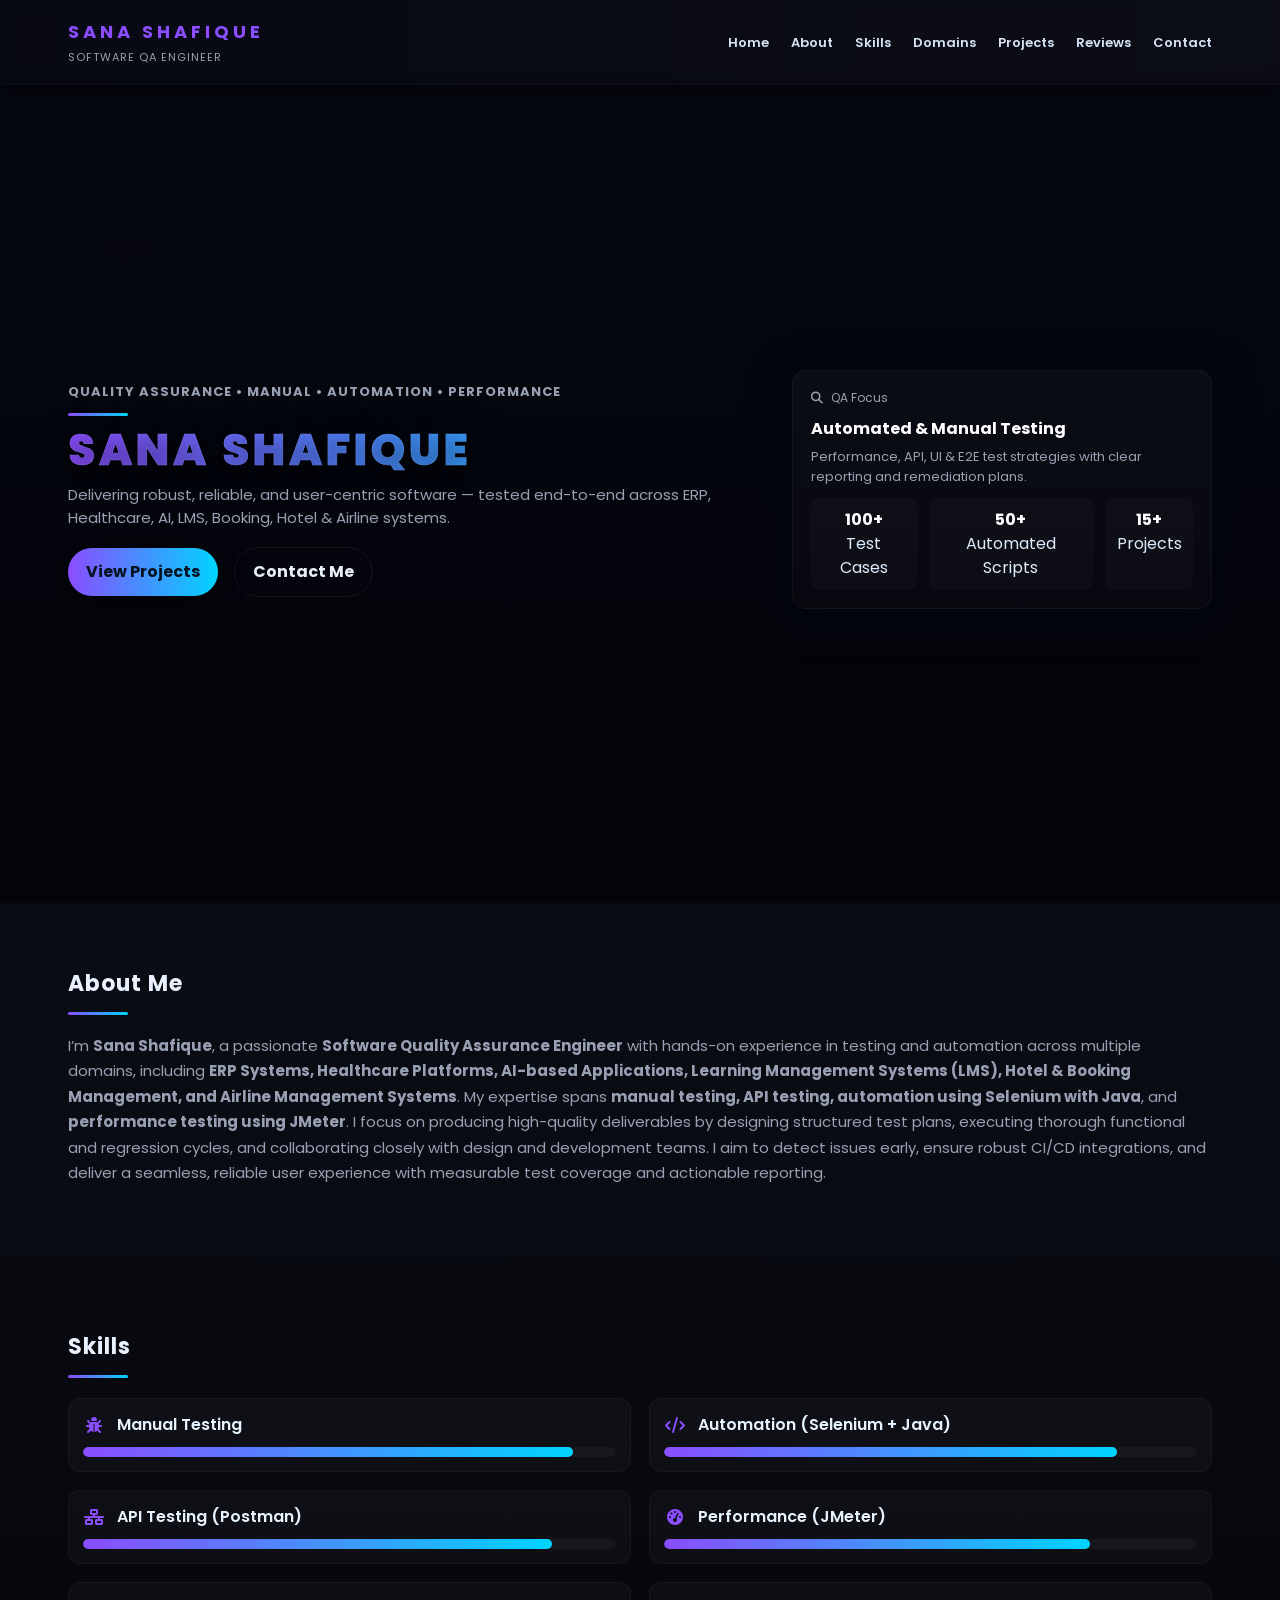
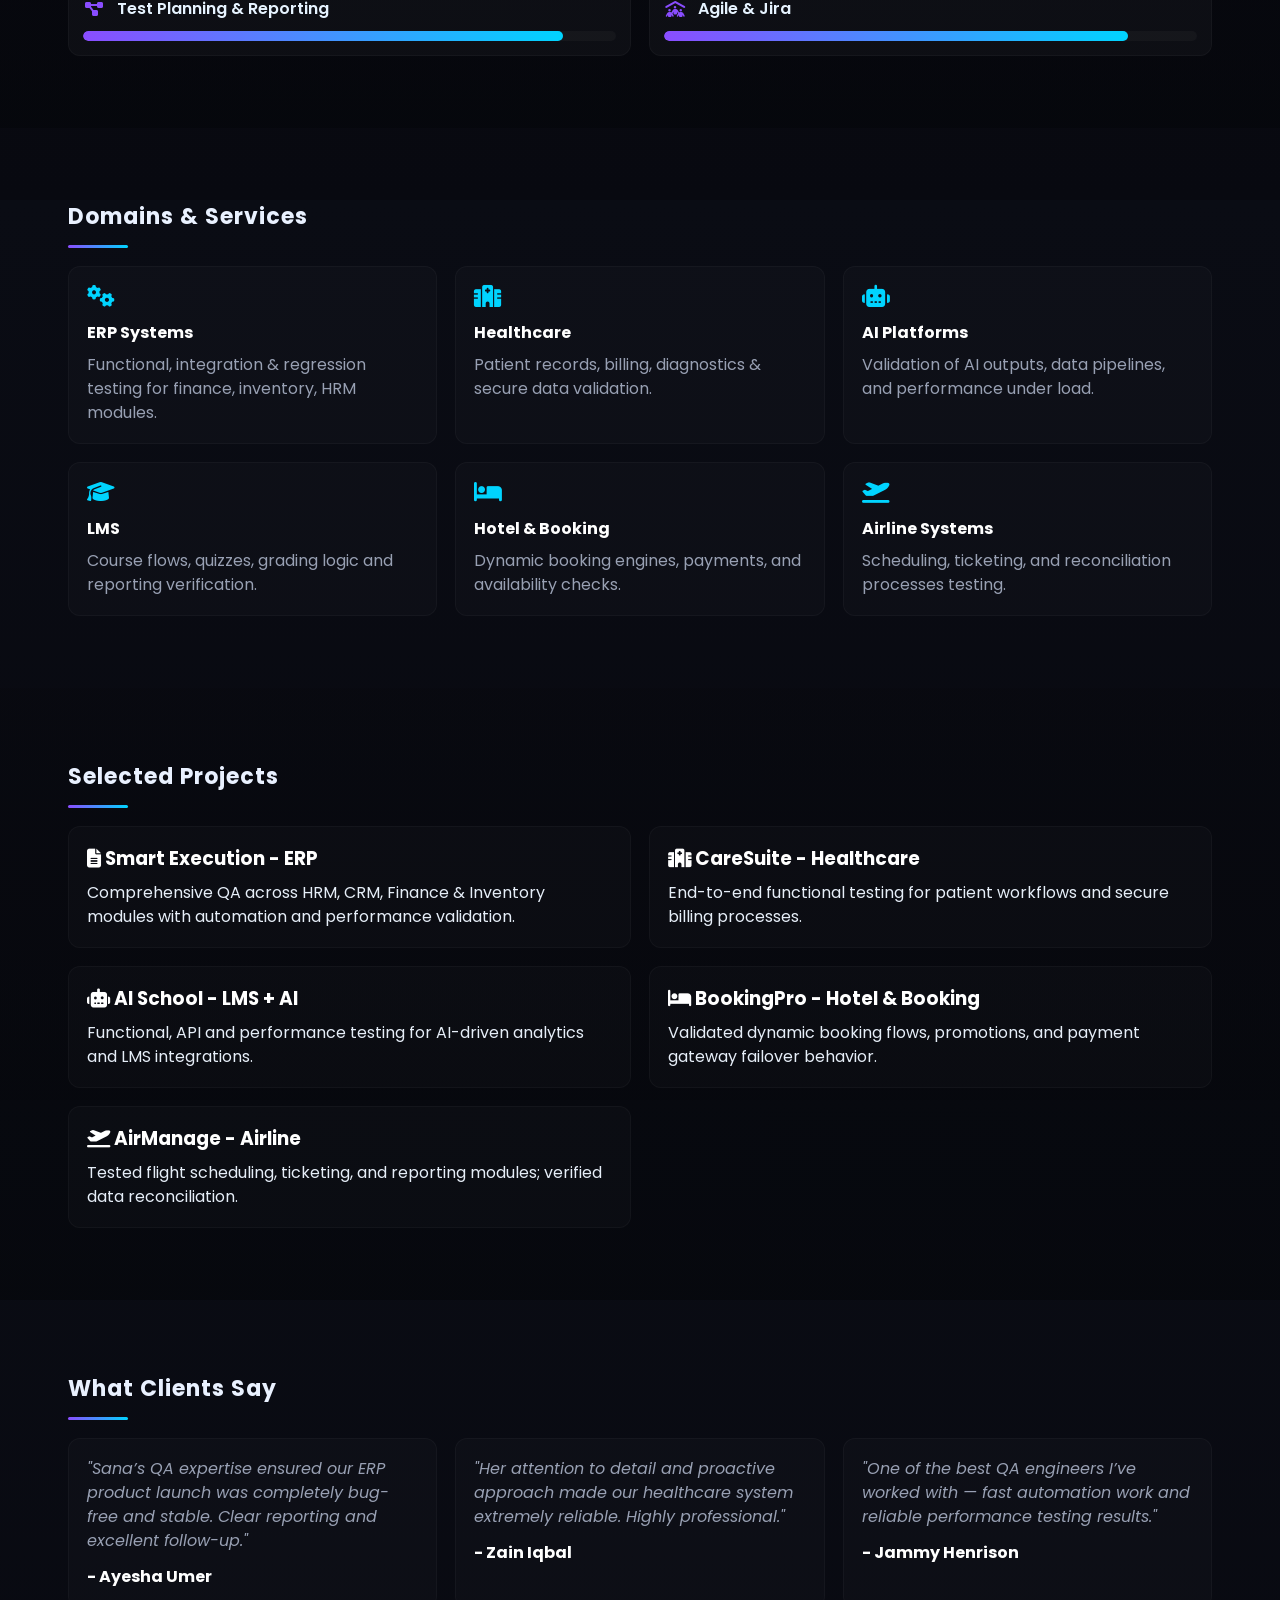
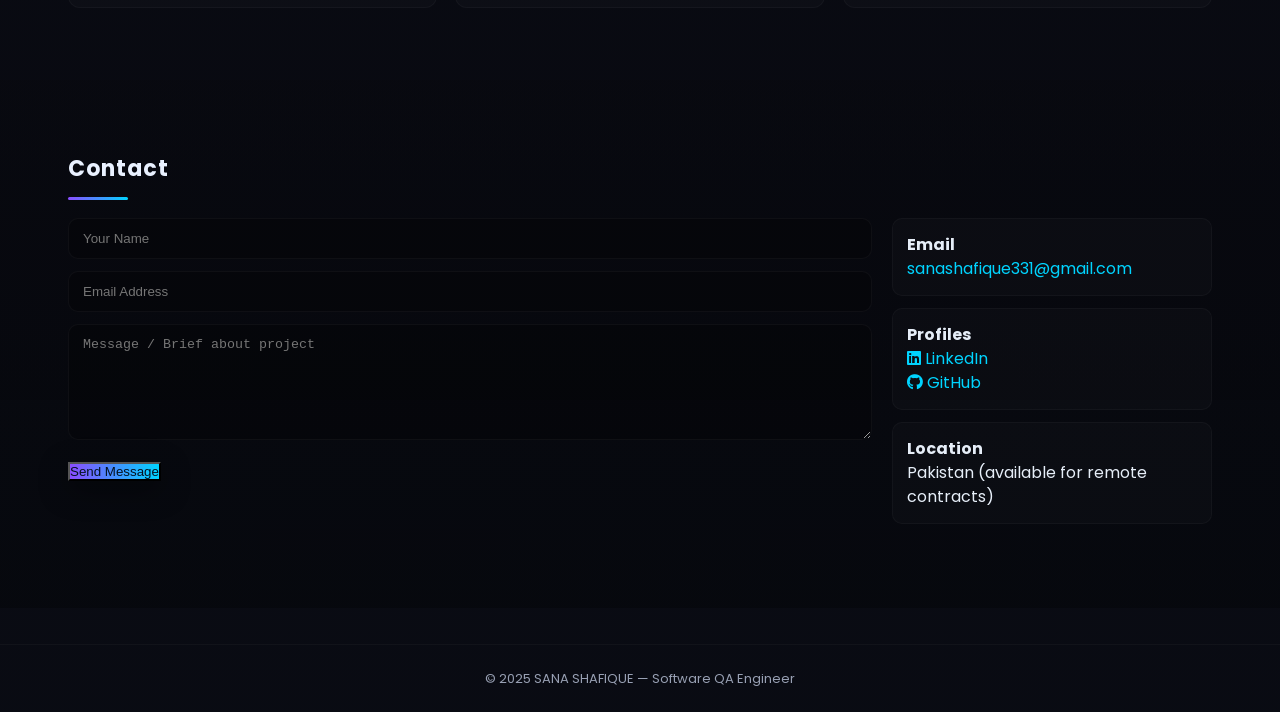
==== index.html @ b96fac37 "Add files via upload" ====
<!DOCTYPE html>
<html lang="en">
<head>
  <meta charset="utf-8" />
  <meta name="viewport" content="width=device-width,initial-scale=1" />
  <title>SANA SHAFIQUE | QA ENGINEER</title>

  <!-- Fonts & Icons -->
  <link href="https://fonts.googleapis.com/css2?family=Poppins:wght@300;400;600;700&display=swap" rel="stylesheet">
  <link rel="stylesheet"
        href="https://cdnjs.cloudflare.com/ajax/libs/font-awesome/6.4.0/css/all.min.css"
        integrity="sha512-pap4Yk6Xc7Qv7Y8pFv+z3VJf9lq6m3V6q8XrY3aXG2Qp8xZ8Yv6Xx1z0Xc7Qv7Y8pFv+z3VJf9lq6m3V6q8XrY3A=="
        crossorigin="anonymous" referrerpolicy="no-referrer" />

  <link rel="stylesheet" href="style.css" />
</head>
<body>

  <!-- HEADER -->
  <header class="site-header">
    <div class="header-inner">
      <div class="brand">
        <h1 class="brand-name">SANA SHAFIQUE</h1>
        <p class="brand-sub">SOFTWARE QA ENGINEER</p>
      </div>

      <nav class="main-nav">
        <a href="#home">Home</a>
        <a href="#about">About</a>
        <a href="#skills">Skills</a>
        <a href="#services">Domains</a>
        <a href="#projects">Projects</a>
        <a href="#reviews">Reviews</a>
        <a href="#contact">Contact</a>
      </nav>
    </div>
  </header>

  <!-- HERO -->
  <section id="home" class="hero">
    <div class="hero-bg"></div>
    <div class="hero-overlay"></div>
    <div class="hero-inner">
      <div class="hero-left">
        <h2 class="hero-pretitle">Quality Assurance • Manual • Automation • Performance</h2>
        <h1 class="hero-title">SANA SHAFIQUE</h1>
        <p class="hero-tagline">Delivering robust, reliable, and user-centric software — tested end-to-end across ERP, Healthcare, AI, LMS, Booking, Hotel & Airline systems.</p>
        <div class="hero-cta">
          <a class="btn primary" href="#projects">View Projects</a>
          <a class="btn ghost" href="#contact">Contact Me</a>
        </div>
      </div>

      <div class="hero-right">
        <div class="floating-card">
          <div class="meta">
            <div class="meta-top"><i class="fa-solid fa-magnifying-glass"></i> QA Focus</div>
            <h3>Automated & Manual Testing</h3>
            <p>Performance, API, UI & E2E test strategies with clear reporting and remediation plans.</p>
          </div>

          <ul class="mini-stats">
            <li><strong>100+</strong><span>Test Cases</span></li>
            <li><strong>50+</strong><span>Automated Scripts</span></li>
            <li><strong>15+</strong><span>Projects</span></li>
          </ul>
        </div>
      </div>
    </div>
  </section>

  <!-- ABOUT -->
  <section id="about" class="section fade-up">
    <div class="container">
      <h2>About Me</h2>
      <p class="about-long">
        I’m <strong>Sana Shafique</strong>, a passionate <strong>Software Quality Assurance Engineer</strong> with hands-on experience in testing and automation across multiple domains,
        including <strong>ERP Systems, Healthcare Platforms, AI-based Applications, Learning Management Systems (LMS), Hotel & Booking Management, and Airline Management Systems</strong>.
        My expertise spans <strong>manual testing, API testing, automation using Selenium with Java</strong>, and <strong>performance testing using JMeter</strong>. I focus on producing
        high-quality deliverables by designing structured test plans, executing thorough functional and regression cycles, and collaborating closely with design and development teams.
        I aim to detect issues early, ensure robust CI/CD integrations, and deliver a seamless, reliable user experience with measurable test coverage and actionable reporting.
      </p>
    </div>
  </section>

  <!-- SKILLS -->
  <section id="skills" class="section dark-section fade-up">
    <div class="container">
      <h2>Skills</h2>
      <div class="skills-grid">
        <div class="skill">
          <div class="skill-head"><i class="fa-solid fa-bug"></i><span>Manual Testing</span></div>
          <div class="skill-bar"><div class="skill-fill" data-fill="92"></div></div>
        </div>
        <div class="skill">
          <div class="skill-head"><i class="fa-solid fa-code"></i><span>Automation (Selenium + Java)</span></div>
          <div class="skill-bar"><div class="skill-fill" data-fill="85"></div></div>
        </div>
        <div class="skill">
          <div class="skill-head"><i class="fa-solid fa-network-wired"></i><span>API Testing (Postman)</span></div>
          <div class="skill-bar"><div class="skill-fill" data-fill="88"></div></div>
        </div>
        <div class="skill">
          <div class="skill-head"><i class="fa-solid fa-tachometer-alt"></i><span>Performance (JMeter)</span></div>
          <div class="skill-bar"><div class="skill-fill" data-fill="80"></div></div>
        </div>
        <div class="skill">
          <div class="skill-head"><i class="fa-solid fa-project-diagram"></i><span>Test Planning & Reporting</span></div>
          <div class="skill-bar"><div class="skill-fill" data-fill="90"></div></div>
        </div>
        <div class="skill">
          <div class="skill-head"><i class="fa-solid fa-people-roof"></i><span>Agile & Jira</span></div>
          <div class="skill-bar"><div class="skill-fill" data-fill="87"></div></div>
        </div>
      </div>
    </div>
  </section>

  <!-- SERVICES / DOMAINS -->
  <section id="services" class="section fade-up">
    <div class="container">
      <h2>Domains & Services</h2>
      <div class="services-grid">
        <div class="service-card"><i class="fa-solid fa-cogs"></i><h4>ERP Systems</h4><p>Functional, integration & regression testing for finance, inventory, HRM modules.</p></div>
        <div class="service-card"><i class="fa-solid fa-hospital"></i><h4>Healthcare</h4><p>Patient records, billing, diagnostics & secure data validation.</p></div>
        <div class="service-card"><i class="fa-solid fa-robot"></i><h4>AI Platforms</h4><p>Validation of AI outputs, data pipelines, and performance under load.</p></div>
        <div class="service-card"><i class="fa-solid fa-graduation-cap"></i><h4>LMS</h4><p>Course flows, quizzes, grading logic and reporting verification.</p></div>
        <div class="service-card"><i class="fa-solid fa-bed"></i><h4>Hotel & Booking</h4><p>Dynamic booking engines, payments, and availability checks.</p></div>
        <div class="service-card"><i class="fa-solid fa-plane-departure"></i><h4>Airline Systems</h4><p>Scheduling, ticketing, and reconciliation processes testing.</p></div>
      </div>
    </div>
  </section>

  <!-- PROJECTS -->
  <section id="projects" class="section dark-section fade-up">
    <div class="container">
      <h2>Selected Projects</h2>
      <div class="projects-grid">
        <article class="project">
          <h3><i class="fa-solid fa-file-lines"></i> Smart Execution - ERP</h3>
          <p>Comprehensive QA across HRM, CRM, Finance & Inventory modules with automation and performance validation.</p>
        </article>

        <article class="project">
          <h3><i class="fa-solid fa-hospital"></i> CareSuite - Healthcare</h3>
          <p>End-to-end functional testing for patient workflows and secure billing processes.</p>
        </article>

        <article class="project">
          <h3><i class="fa-solid fa-robot"></i> AI School - LMS + AI</h3>
          <p>Functional, API and performance testing for AI-driven analytics and LMS integrations.</p>
        </article>

        <article class="project">
          <h3><i class="fa-solid fa-bed"></i> BookingPro - Hotel & Booking</h3>
          <p>Validated dynamic booking flows, promotions, and payment gateway failover behavior.</p>
        </article>

        <article class="project">
          <h3><i class="fa-solid fa-plane-departure"></i> AirManage - Airline</h3>
          <p>Tested flight scheduling, ticketing, and reporting modules; verified data reconciliation.</p>
        </article>
      </div>
    </div>
  </section>

  <!-- REVIEWS -->
  <section id="reviews" class="section fade-up">
    <div class="container">
      <h2>What Clients Say</h2>
      <div class="reviews-grid">
        <div class="review-card">
          <p>"Sana’s QA expertise ensured our ERP product launch was completely bug-free and stable. Clear reporting and excellent follow-up."</p>
          <h4>- Ayesha Umer</h4>
        </div>
        <div class="review-card">
          <p>"Her attention to detail and proactive approach made our healthcare system extremely reliable. Highly professional."</p>
          <h4>- Zain Iqbal</h4>
        </div>
        <div class="review-card">
          <p>"One of the best QA engineers I’ve worked with — fast automation work and reliable performance testing results."</p>
          <h4>- Jammy Henrison</h4>
        </div>
      </div>
    </div>
  </section>

  <!-- CONTACT -->
  <section id="contact" class="section dark-section fade-up">
    <div class="container">
      <h2>Contact</h2>
      <div class="contact-grid">
        <form id="contactForm" class="contact-form">
          <input type="text" name="name" placeholder="Your Name" required />
          <input type="email" name="email" placeholder="Email Address" required />
          <textarea name="message" rows="6" placeholder="Message / Brief about project" required></textarea>
          <button class="btn primary" type="submit">Send Message</button>
        </form>

        <div class="contact-info">
          <div class="info-block">
            <h4>Email</h4>
            <p><a href="mailto:sanashafique331@gmail.com">sanashafique331@gmail.com</a></p>
          </div>
          <div class="info-block">
            <h4>Profiles</h4>
            <p>
              <a href="https://www.linkedin.com/in/sana-sqa/" target="_blank"><i class="fa-brands fa-linkedin"></i> LinkedIn</a><br>
              <a href="https://github.com/sana1234567890" target="_blank"><i class="fa-brands fa-github"></i> GitHub</a>
            </p>
          </div>

          <div class="info-block">
            <h4>Location</h4>
            <p>Pakistan (available for remote contracts)</p>
          </div>
        </div>
      </div>
    </div>
  </section>

  <footer class="site-footer">
    <div class="container">
      <p>© 2025 SANA SHAFIQUE — Software QA Engineer</p>
    </div>
  </footer>

  <script src="script.js"></script>
</body>
</html>
---- style.css ----
/* Reset + Base */
* { box-sizing: border-box; margin: 0; padding: 0; }
:root{
  --bg1: #0f1724;
  --bg2: #0b0f1a;
  --accent1: #8a4dff; /* purple */
  --accent2: #00d4ff; /* cyan */
  --muted: #98a0b3;
  --card: rgba(255,255,255,0.03);
}
html,body{height:100%}
body{
  font-family: 'Poppins', sans-serif;
  background: linear-gradient(180deg, rgba(10,12,20,1) 0%, rgba(8,9,16,1) 100%);
  color: #e6eef8;
  -webkit-font-smoothing:antialiased;
  -moz-osx-font-smoothing:grayscale;
  line-height:1.5;
  overflow-x: hidden;
}

/* HEADER */
.site-header{
  position: sticky;
  top: 0;
  z-index: 60;
  backdrop-filter: blur(6px);
  background: linear-gradient(90deg, rgba(7,9,18,0.6), rgba(18,16,30,0.3));
  border-bottom: 1px solid rgba(255,255,255,0.03);
  box-shadow: 0 6px 18px rgba(0,0,0,0.45);
}
.header-inner{
  max-width:1200px; margin:0 auto; padding:18px 28px;
  display:flex; align-items:center; justify-content:space-between; gap:20px;
}
.brand .brand-name{
  font-size:18px; letter-spacing:4px; font-weight:700;
  color:var(--accent1); text-transform:uppercase;
  text-shadow: 0 0 12px rgba(138,77,255,0.12);
}
.brand-sub{ font-size:11px; color:var(--muted); margin-top:4px; letter-spacing:1px; }

/* Nav */
.main-nav a{
  color:#d6e3f5; text-decoration:none; margin-left:18px; font-weight:600; font-size:13px;
  transition: color .25s ease, transform .2s ease;
}
.main-nav a:hover{ color:var(--accent2); transform: translateY(-2px); }

/* HERO */
.hero{ position:relative; min-height:90vh; display:flex; align-items:center; }
.hero-bg{
  position:absolute; inset:0; z-index:0;
  background-image:
    linear-gradient(180deg, rgba(9,10,18,0.6), rgba(4,6,10,0.6)),
    url('https://images.unsplash.com/photo-1505682634904-d7c0b3f9f8d8?ixlib=rb-4.0.3&auto=format&fit=crop&w=1400&q=60');
  background-size:cover; background-position:center; filter: contrast(1.05) saturate(1.05);
  transform: scale(1.02);
}
.hero-overlay{
  position:absolute; inset:0; z-index:1;
  background: radial-gradient(600px 300px at 10% 20%, rgba(138,77,255,0.12), transparent 10%),
              radial-gradient(600px 300px at 90% 80%, rgba(0,212,255,0.08), transparent 10%);
  mix-blend-mode: overlay;
}
.hero-inner{
  position:relative; z-index:2; width:100%; max-width:1200px; margin:0 auto; padding:60px 28px;
  display:grid; grid-template-columns: 1fr 420px; gap:40px; align-items:center;
}
.hero-left{ color: #eef6ff; }
.hero-pretitle{ font-size:13px; color:var(--muted); margin-bottom:12px; letter-spacing:1px; text-transform:uppercase; }
.hero-title{ font-size:44px; letter-spacing:4px; line-height:1; margin-bottom:12px; color: transparent;
  -webkit-text-stroke: 0.7px rgba(230,238,248,0.15);
  background-image: linear-gradient(90deg, var(--accent1), var(--accent2));
  -webkit-background-clip: text; background-clip: text; font-weight:800;
  text-transform:uppercase; text-shadow: 0 6px 30px rgba(0,0,0,0.6);
  animation: nameFloat 2.8s ease-in-out infinite alternate;
}
@keyframes nameFloat { from{ transform: translateY(0); } to{ transform: translateY(-6px) } }

.hero-tagline{ color:var(--muted); max-width:680px; margin-bottom:18px; font-size:15px; }
.hero-cta .btn{ display:inline-block; margin-right:12px; border-radius:999px; padding:12px 18px; font-weight:700; text-decoration:none; }
.btn.primary{ background: linear-gradient(90deg,var(--accent1),var(--accent2)); color:#041222; box-shadow: 0 8px 30px rgba(0,0,0,0.45); }
.btn.ghost{ background: transparent; border:1px solid rgba(255,255,255,0.06); color:#e6eef8; }

/* Floating card on right */
.floating-card{
  background: linear-gradient(180deg, rgba(255,255,255,0.03), rgba(255,255,255,0.02));
  border: 1px solid rgba(255,255,255,0.04);
  padding:18px; border-radius:14px; color:#dcecff; width:100%;
  box-shadow: 0 8px 40px rgba(2,6,20,0.6);
  transform: translateY(0); transition: transform .45s cubic-bezier(.2,.9,.3,1);
}
.floating-card:hover{ transform: translateY(-8px) }
.floating-card .meta-top{ font-size:12px; color:var(--muted); display:flex; align-items:center; gap:8px; }
.floating-card h3{ margin:10px 0 6px; font-size:16px; color:#fff; }
.floating-card p{ color:var(--muted); font-size:13px; margin-bottom:12px; }
.mini-stats{ display:flex; gap:12px; list-style:none; padding:0; margin:12px 0 0; }
.mini-stats li{ background: rgba(255,255,255,0.02); padding:10px 12px; border-radius:8px; text-align:center; min-width:88px; }
.mini-stats li strong{ display:block; font-size:16px; color:#fff }

/* SECTION LAYOUT */
.section{ padding:72px 20px; }
.container{ max-width:1200px; margin:0 auto; padding:0 28px; }
h2{ font-size:22px; color: #e9f1ff; margin-bottom:18px; letter-spacing:1px; position:relative; }
h2::after{ content:''; width:60px; height:3px; background:linear-gradient(90deg,var(--accent1),var(--accent2)); display:block; margin-top:12px; border-radius:3px; }

/* ABOUT */
.about-long{ color:var(--muted); margin-top:18px; font-size:15px; line-height:1.7; }

/* SKILLS */
.dark-section{ background: linear-gradient(180deg, rgba(8,9,15,0.6), rgba(4,6,10,0.6)); }
.skills-grid{ display:grid; grid-template-columns: repeat(2, 1fr); gap:18px; margin-top:20px; }
.skill{ background: var(--card); padding:14px; border-radius:12px; border:1px solid rgba(255,255,255,0.03); }
.skill-head{ display:flex; align-items:center; gap:12px; font-weight:600; color:#e6f3ff; margin-bottom:10px; }
.skill-head i{ color: var(--accent1); font-size:16px; width:22px; text-align:center; }
.skill-bar{ background: rgba(255,255,255,0.03); height:10px; border-radius:99px; overflow:hidden; }
.skill-fill{ height:100%; width:0%; background: linear-gradient(90deg,var(--accent1),var(--accent2)); border-radius:99px; transition: width 1.6s cubic-bezier(.2,.9,.3,1); }

/* SERVICES */
.services-grid{ display:grid; grid-template-columns: repeat(3, 1fr); gap:18px; margin-top:18px; }
.service-card{ background: rgba(255,255,255,0.02); border:1px solid rgba(255,255,255,0.03); padding:18px; border-radius:12px; min-height:120px; color:var(--muted); transition: transform .3s; }
.service-card:hover{ transform: translateY(-8px) }
.service-card h4{ color:#fff; margin-top:10px; margin-bottom:8px; }
.service-card i{ font-size:22px; color:var(--accent2) }

/* PROJECTS */
.projects-grid{ display:grid; grid-template-columns: repeat(2, 1fr); gap:18px; margin-top:18px; }
.project{ background: rgba(255,255,255,0.02); padding:18px; border-radius:12px; border:1px solid rgba(255,255,255,0.03); transition: transform .25s; }
.project:hover{ transform: translateY(-6px) }
.project h3{ color:#fff; margin-bottom:8px; }

/* REVIEWS */
.reviews-grid{ display:grid; grid-template-columns: repeat(3,1fr); gap:18px; margin-top:18px; }
.review-card{ background: rgba(255,255,255,0.02); padding:18px; border-radius:12px; color:var(--muted); border:1px solid rgba(255,255,255,0.03); font-style:italic; }
.review-card h4{ margin-top:12px; color:#fff; font-weight:700; font-style:normal; }

/* CONTACT */
.contact-grid{ display:grid; grid-template-columns: 1fr 320px; gap:20px; align-items:start; margin-top:18px; }
.contact-form input, .contact-form textarea{
  width:100%; padding:12px 14px; border-radius:10px; border:1px solid rgba(255,255,255,0.04);
  background: rgba(0,0,0,0.25); color:#e9f1ff; margin-bottom:12px; outline:none;
}
.contact-form textarea{ resize:vertical; }
.contact-info .info-block{ background: rgba(255,255,255,0.02); padding:14px; margin-bottom:12px; border-radius:10px; border:1px solid rgba(255,255,255,0.03); }
.contact-info a{ color:var(--accent2); text-decoration:none; }

/* FOOTER */
.site-footer{ padding:24px 0; border-top:1px solid rgba(255,255,255,0.03); margin-top:36px; background:transparent; }
.site-footer p{ text-align:center; color:var(--muted); font-size:13px; }

/* Fade-up animation util */
.fade-up{ opacity:0; transform: translateY(18px); transition: opacity .9s ease, transform .9s ease; }
.fade-up.visible{ opacity:1; transform: translateY(0); }

/* Responsive */
@media (max-width: 980px){
  .hero-inner{ grid-template-columns: 1fr; padding-bottom:30px; gap:22px; }
  .projects-grid{ grid-template-columns: 1fr; }
  .services-grid{ grid-template-columns: 1fr; }
  .reviews-grid{ grid-template-columns: 1fr; }
  .skills-grid{ grid-template-columns: 1fr; }
  .contact-grid{ grid-template-columns: 1fr; }
  .header-inner{ flex-direction:column; align-items:flex-start }
  .main-nav{ margin-top:10px; display:flex; gap:12px; flex-wrap:wrap }
}
@media (max-width: 520px){
  .hero-title{ font-size:30px }
  .brand .brand-name{ font-size:14px }
}
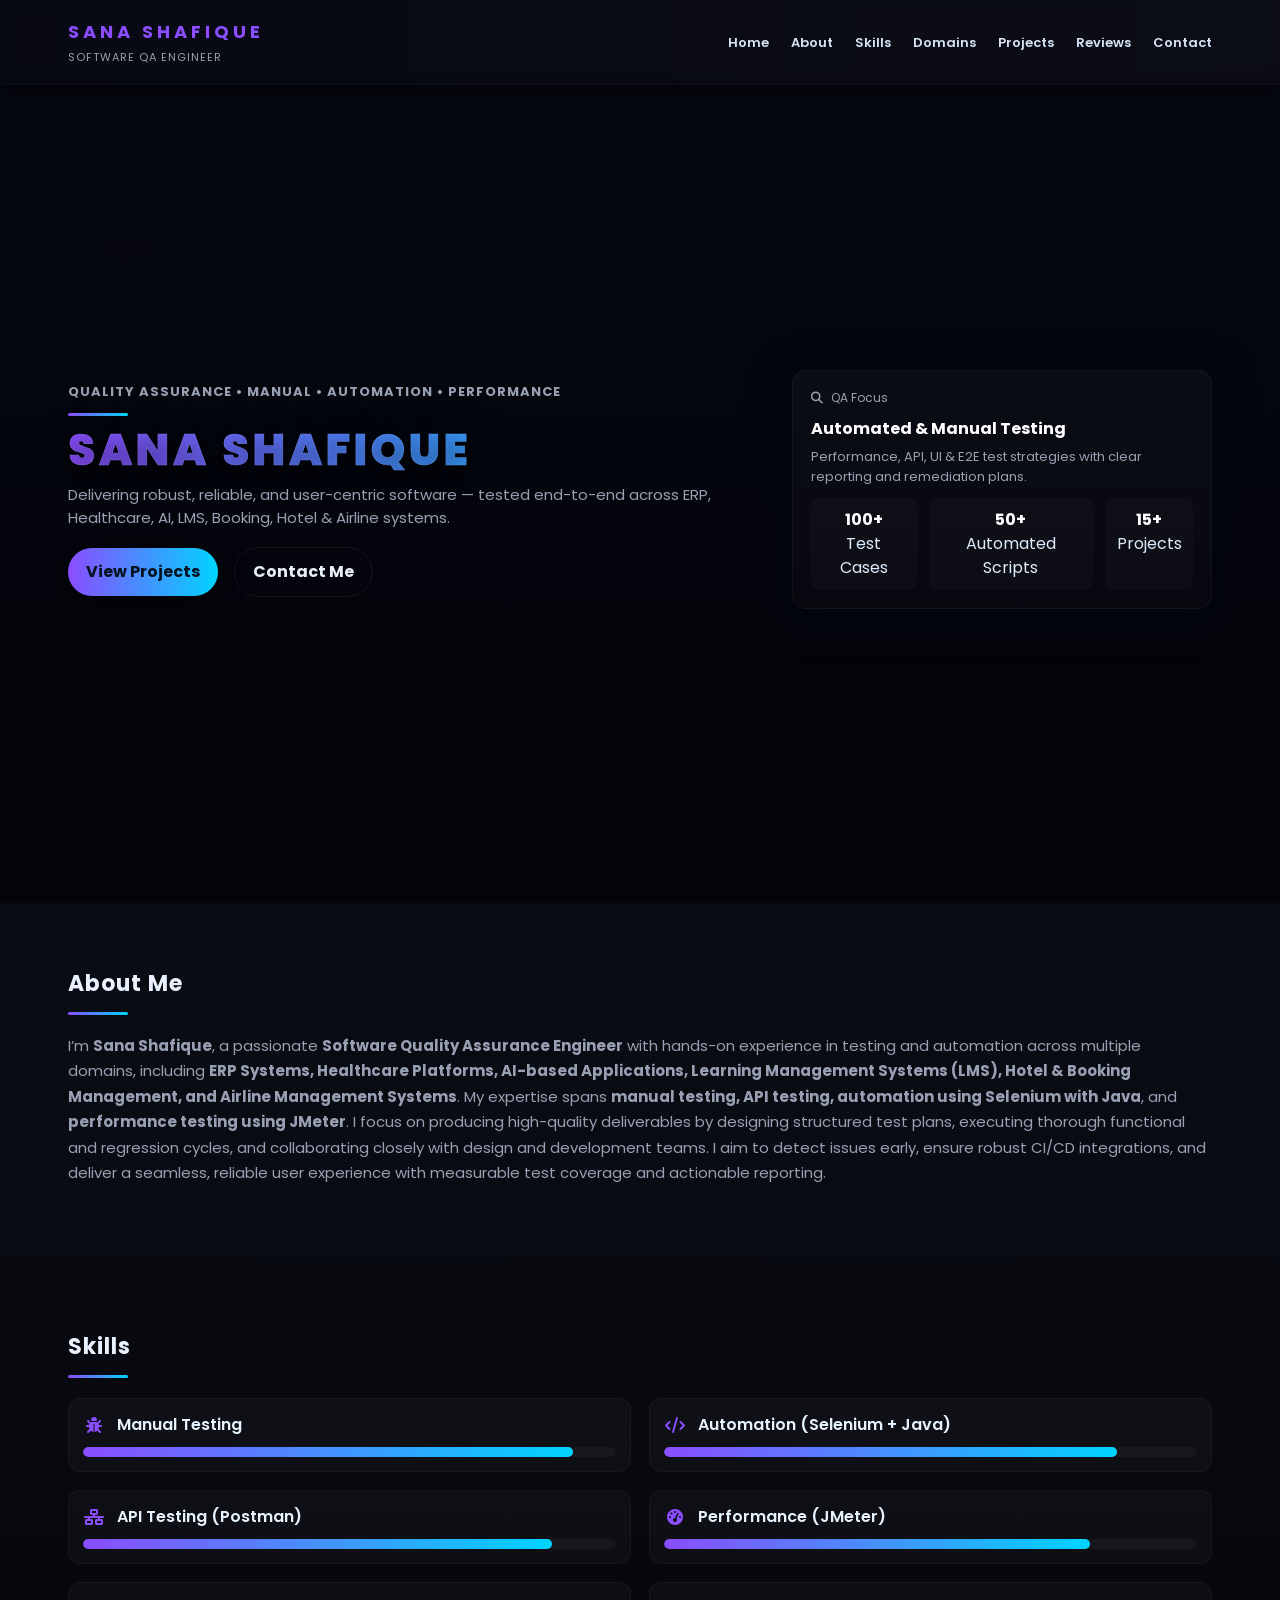
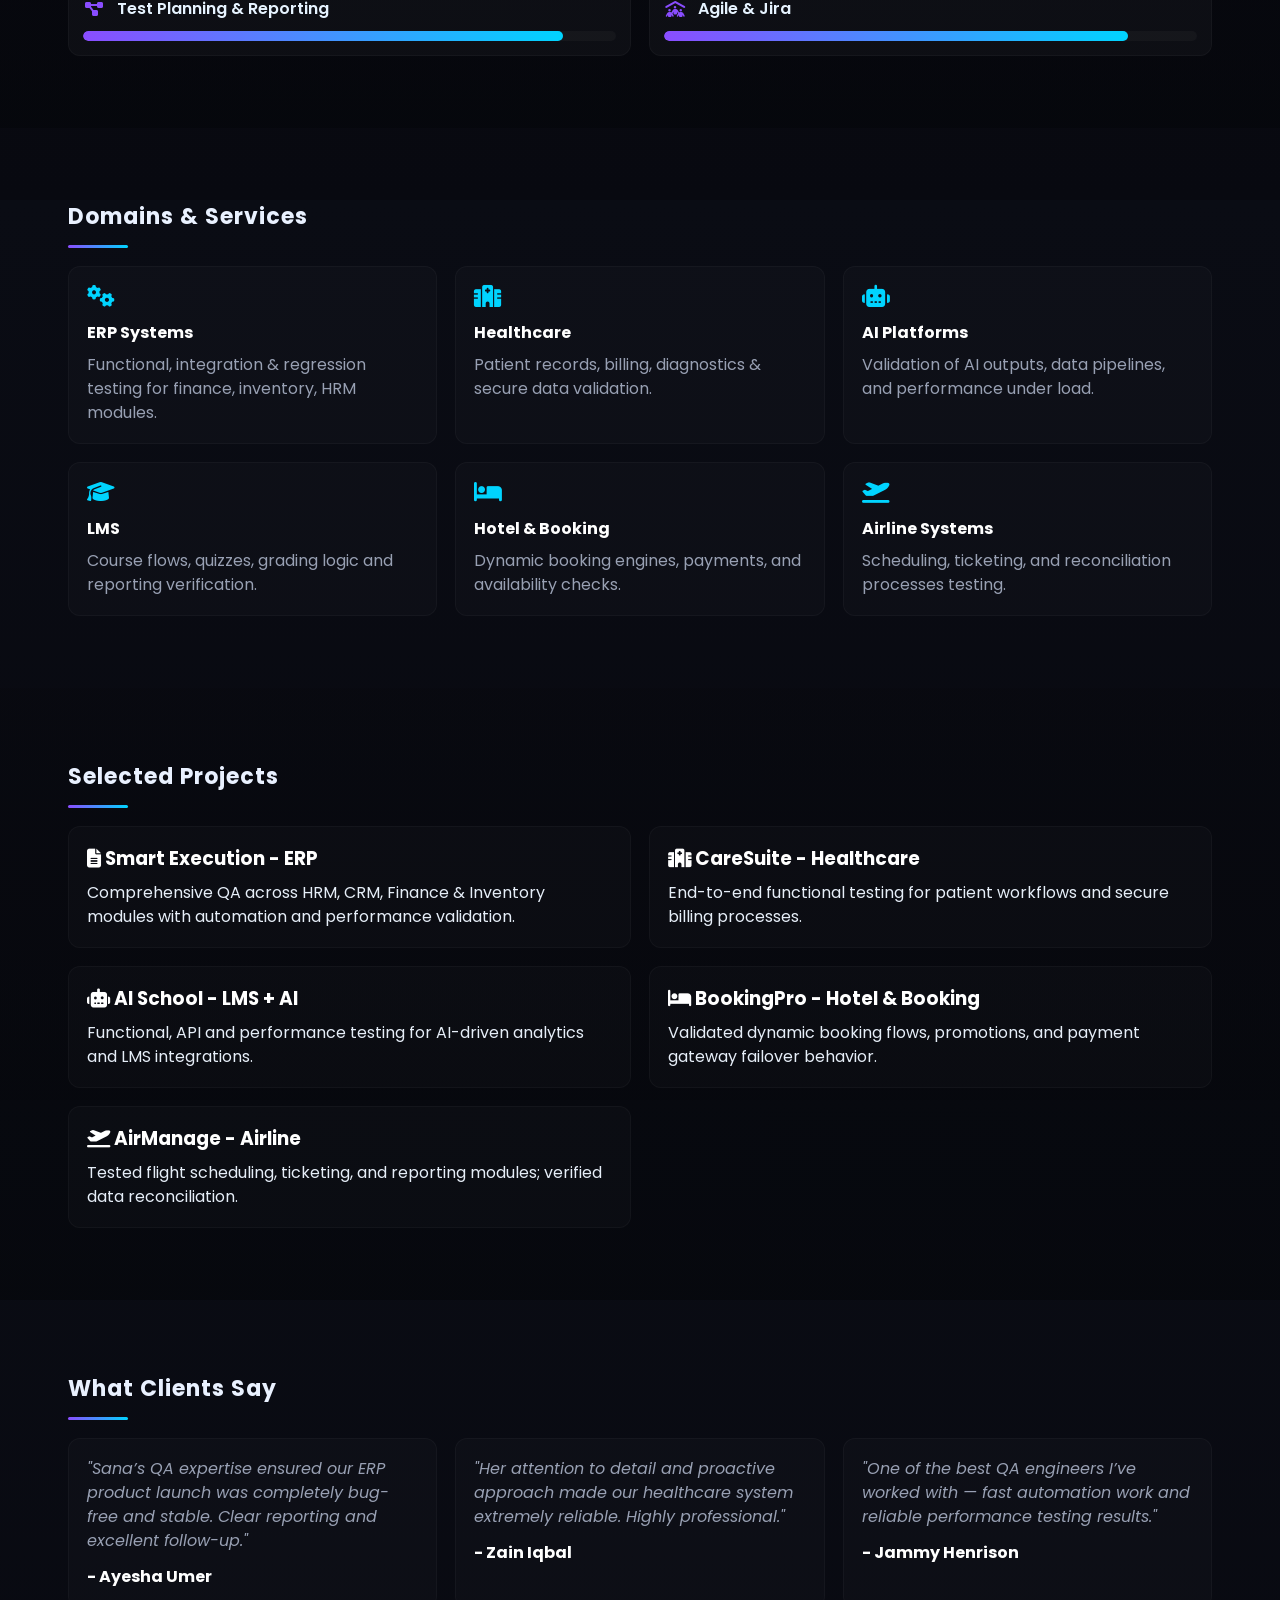
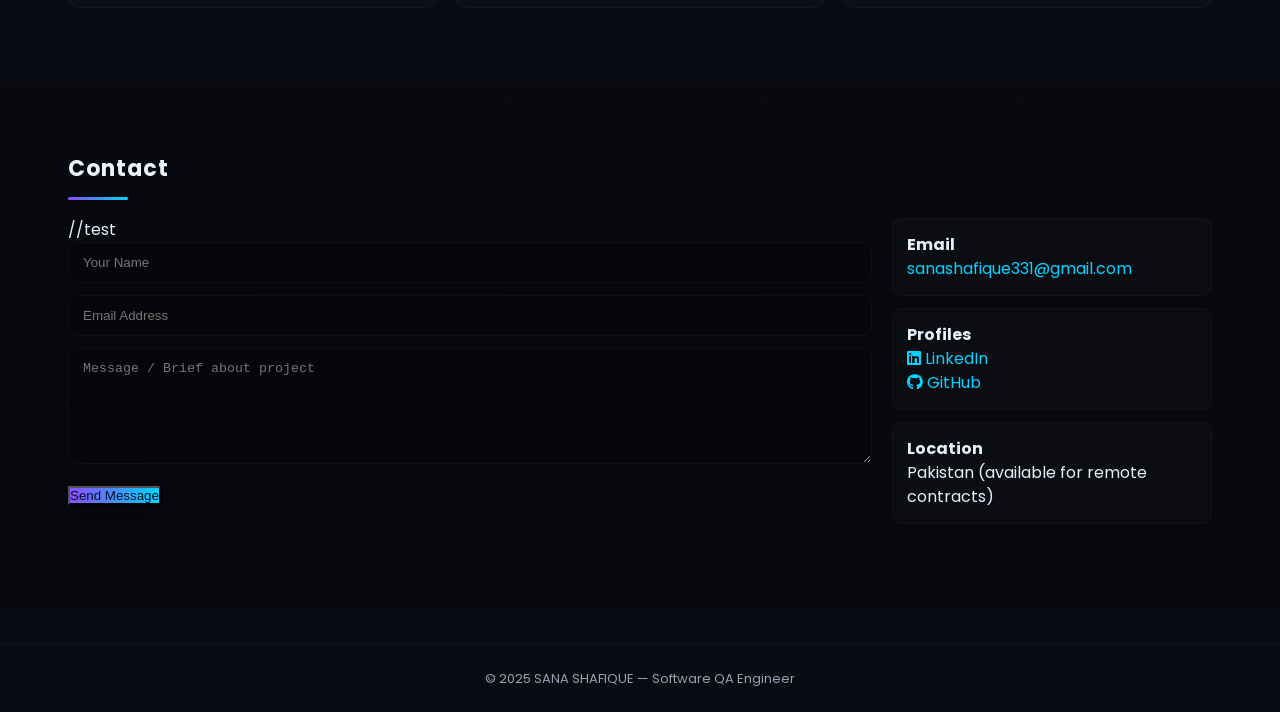
==== commit 36fb32f6: "add space" ====
--- a/index.html
+++ b/index.html
@@ -190,12 +190,44 @@
     <div class="container">
       <h2>Contact</h2>
       <div class="contact-grid">
-        <form id="contactForm" class="contact-form">
-          <input type="text" name="name" placeholder="Your Name" required />
-          <input type="email" name="email" placeholder="Email Address" required />
-          <textarea name="message" rows="6" placeholder="Message / Brief about project" required></textarea>
-          <button class="btn primary" type="submit">Send Message</button>
-        </form>
+       <form
+  name="contact"
+  method="POST"
+  data-netlify="true"
+  netlify-honeypot="bot-field"
+  class="contact-form">
+
+  <input type="hidden" name="form-name" value="contact">
+
+  <p hidden>
+    <label>Don't fill this out:
+      <input name="bot-field">
+    </label>
+  </p>
+//test
+  <input
+    type="text"
+    name="name"
+    placeholder="Your Name"
+    required>
+
+  <input
+    type="email"
+    name="email"
+    placeholder="Email Address"
+    required>
+
+  <textarea
+    name="message"
+    rows="6"
+    placeholder="Message / Brief about project"
+    required></textarea>
+
+  <button class="btn primary" type="submit">
+      Send Message
+  </button>
+
+</form>
 
         <div class="contact-info">
           <div class="info-block">
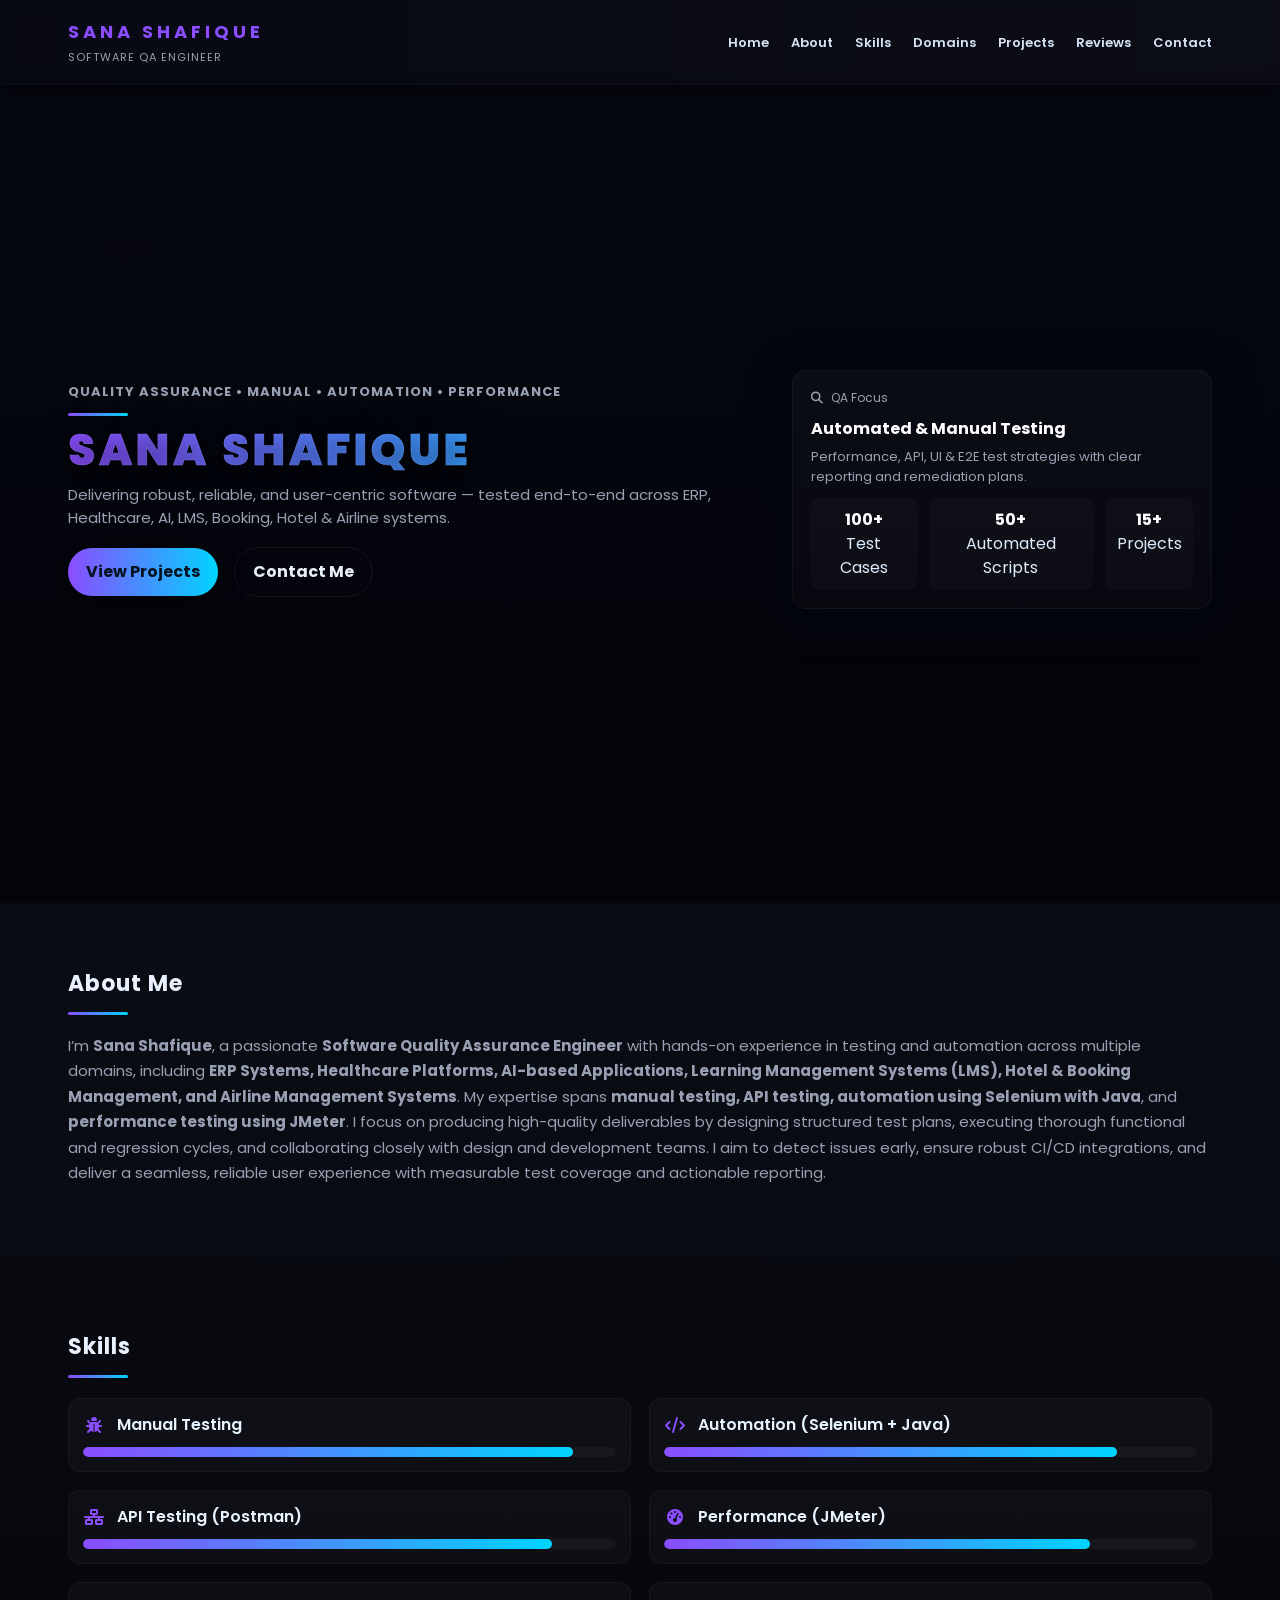
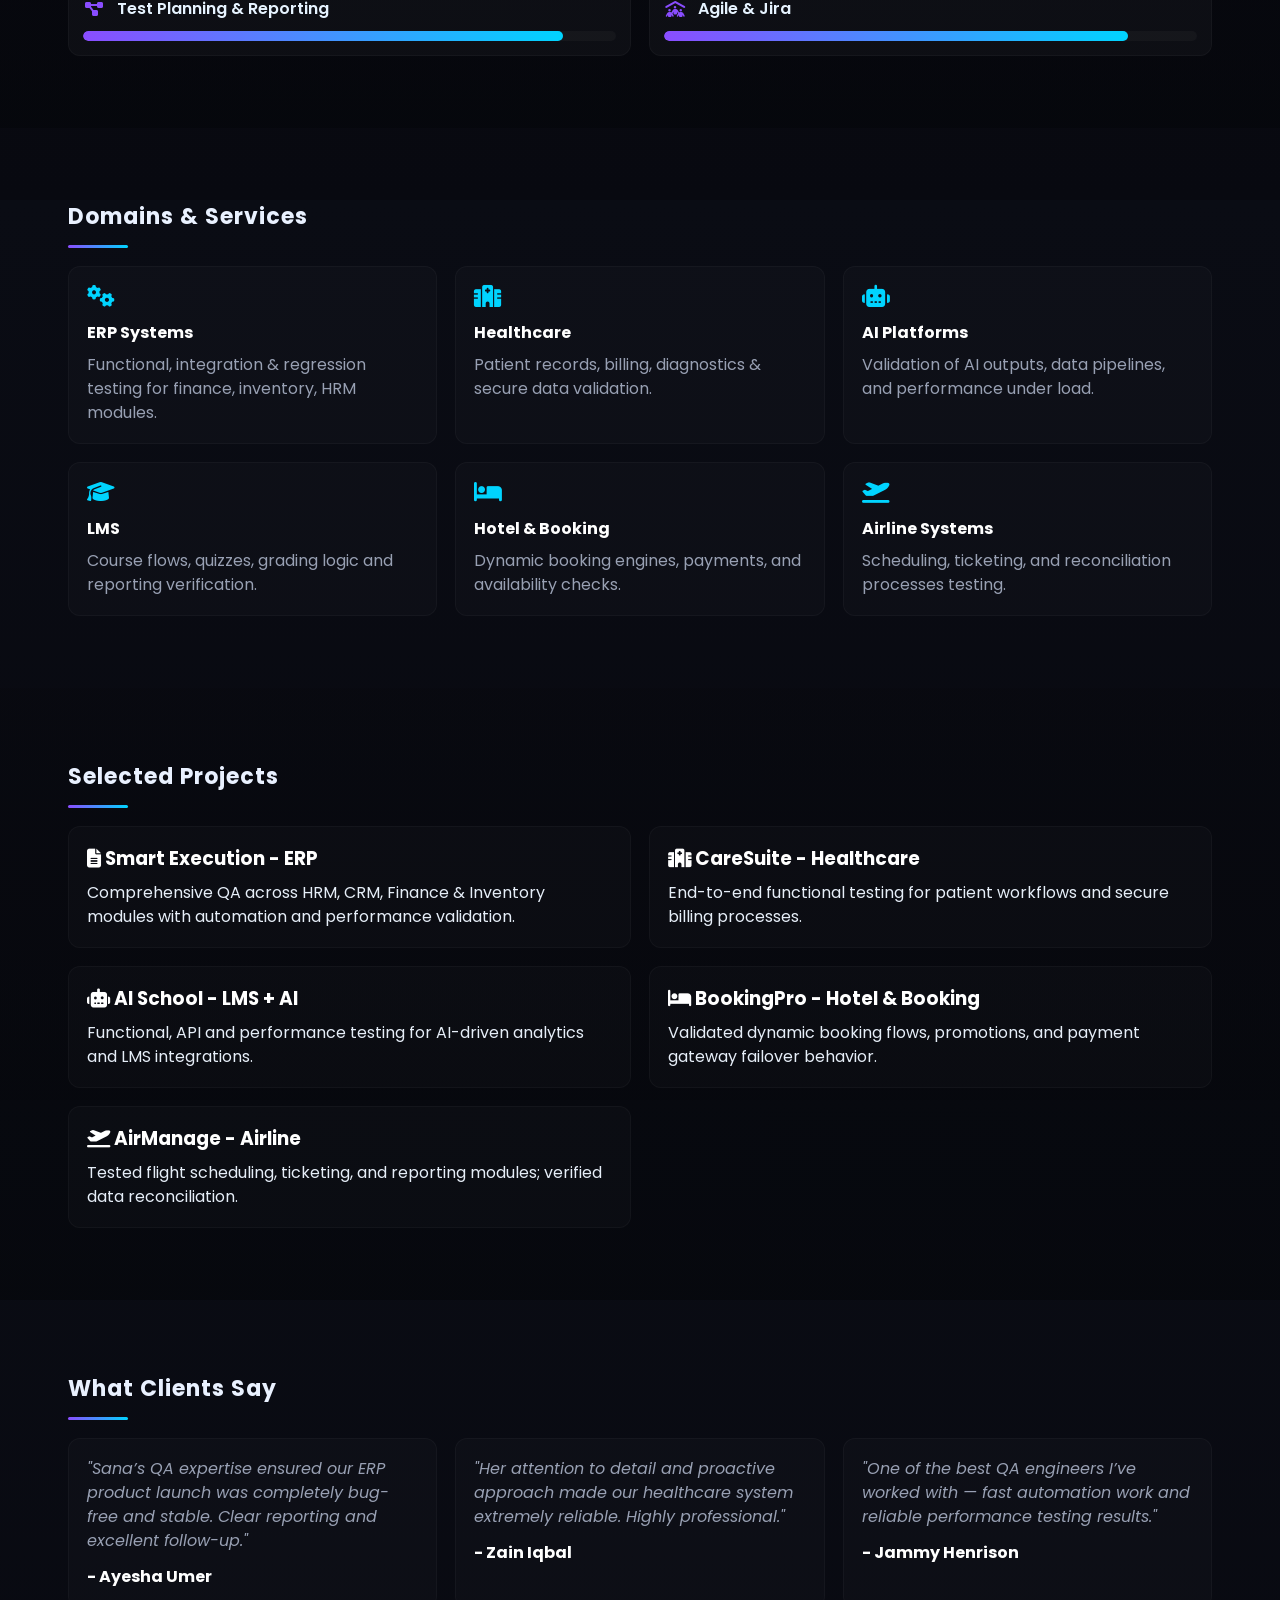
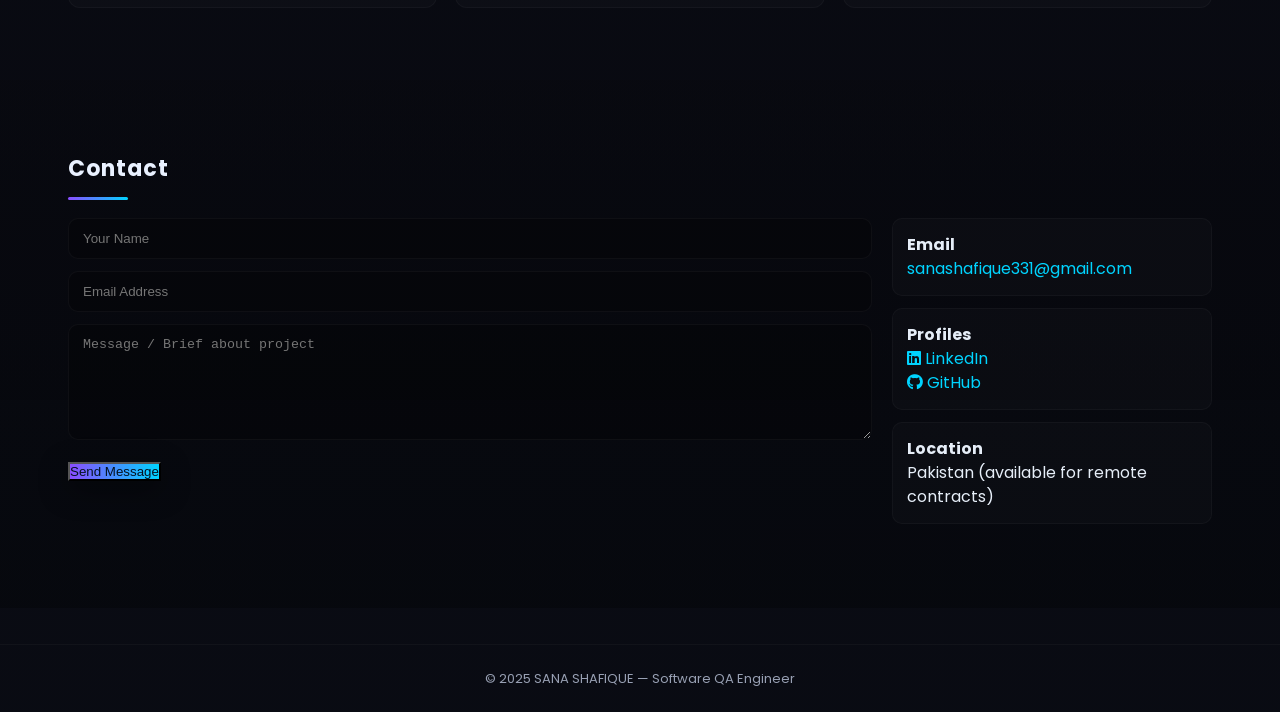
==== commit 8e9e618d: "contact changes" ====
--- a/index.html
+++ b/index.html
@@ -190,7 +190,7 @@
     <div class="container">
       <h2>Contact</h2>
       <div class="contact-grid">
-       <form
+  <form
   name="contact"
   method="POST"
   data-netlify="true"
@@ -200,11 +200,14 @@
   <input type="hidden" name="form-name" value="contact">
 
   <p hidden>
-    <label>Don't fill this out:
+    <label>
+      Don't fill this out:
       <input name="bot-field">
     </label>
   </p>
-//test
+
+  <!-- Your other inputs go here -->
+
   <input
     type="text"
     name="name"
